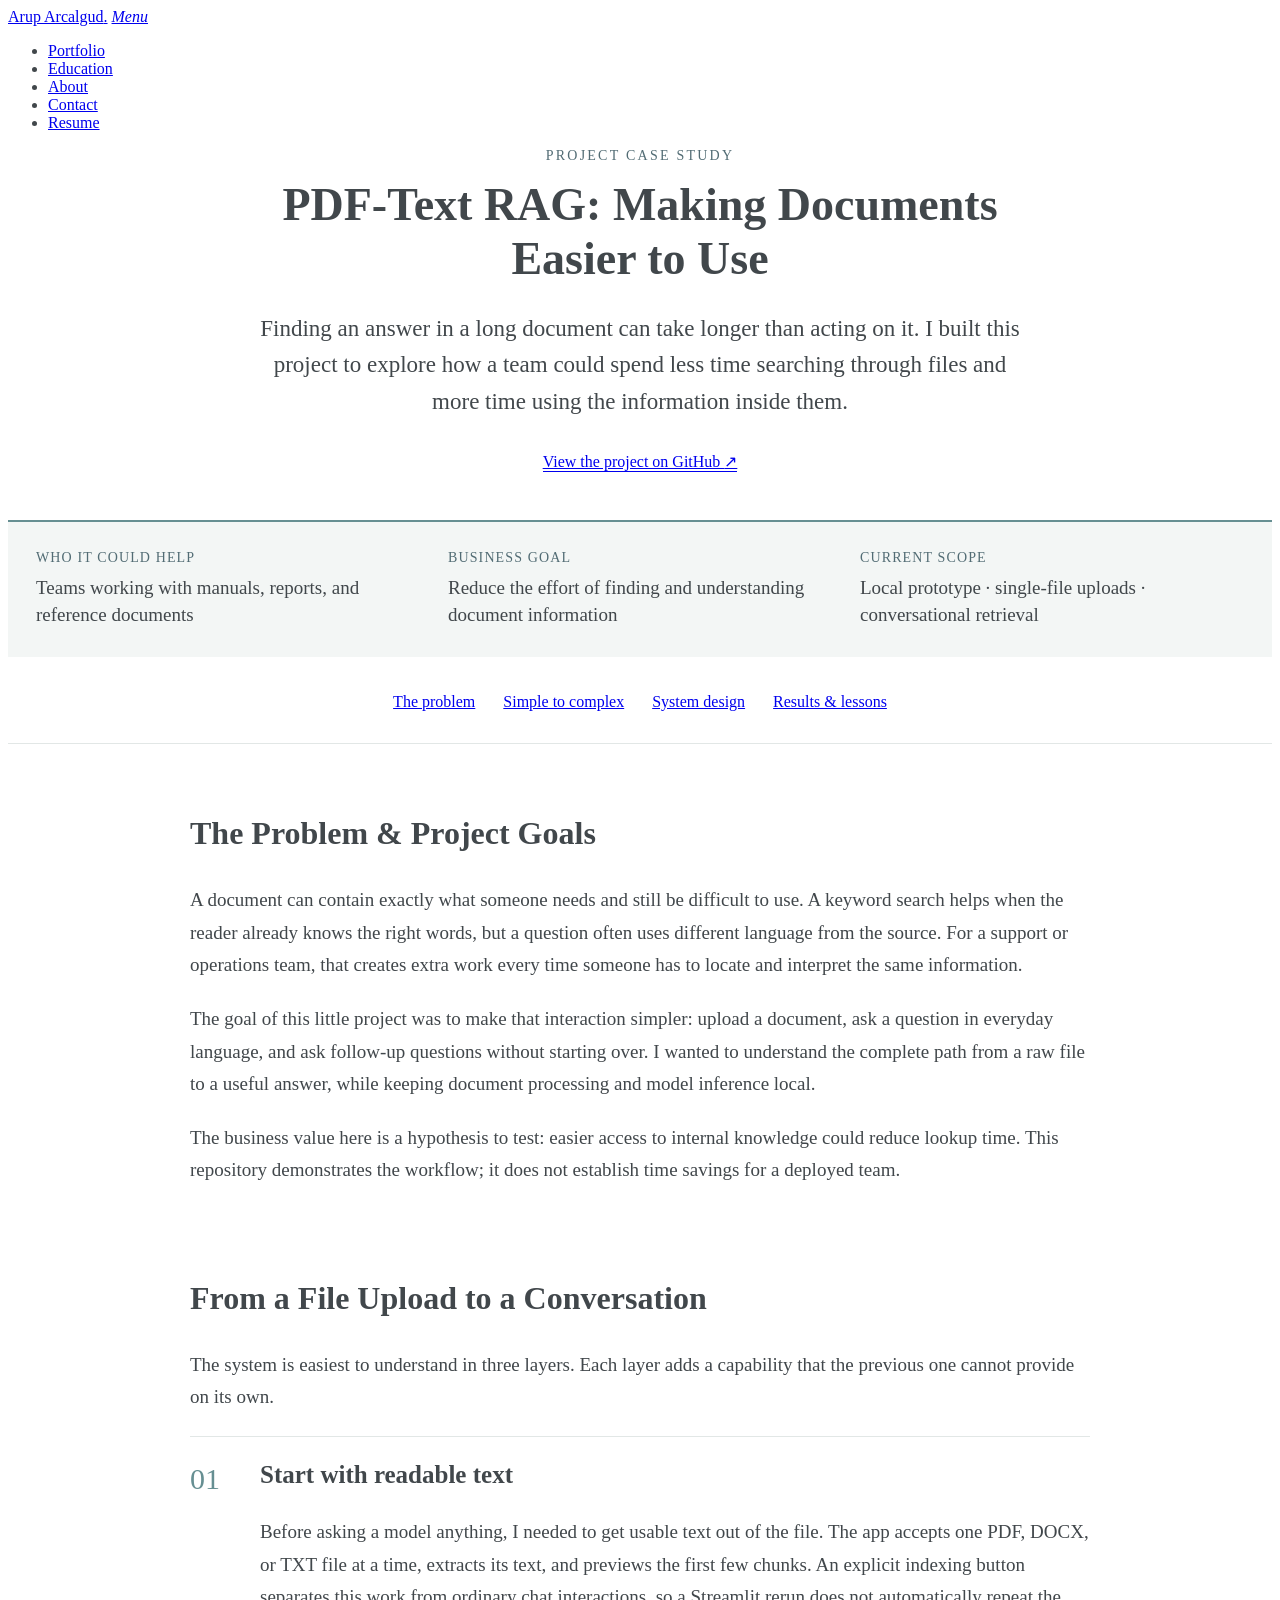
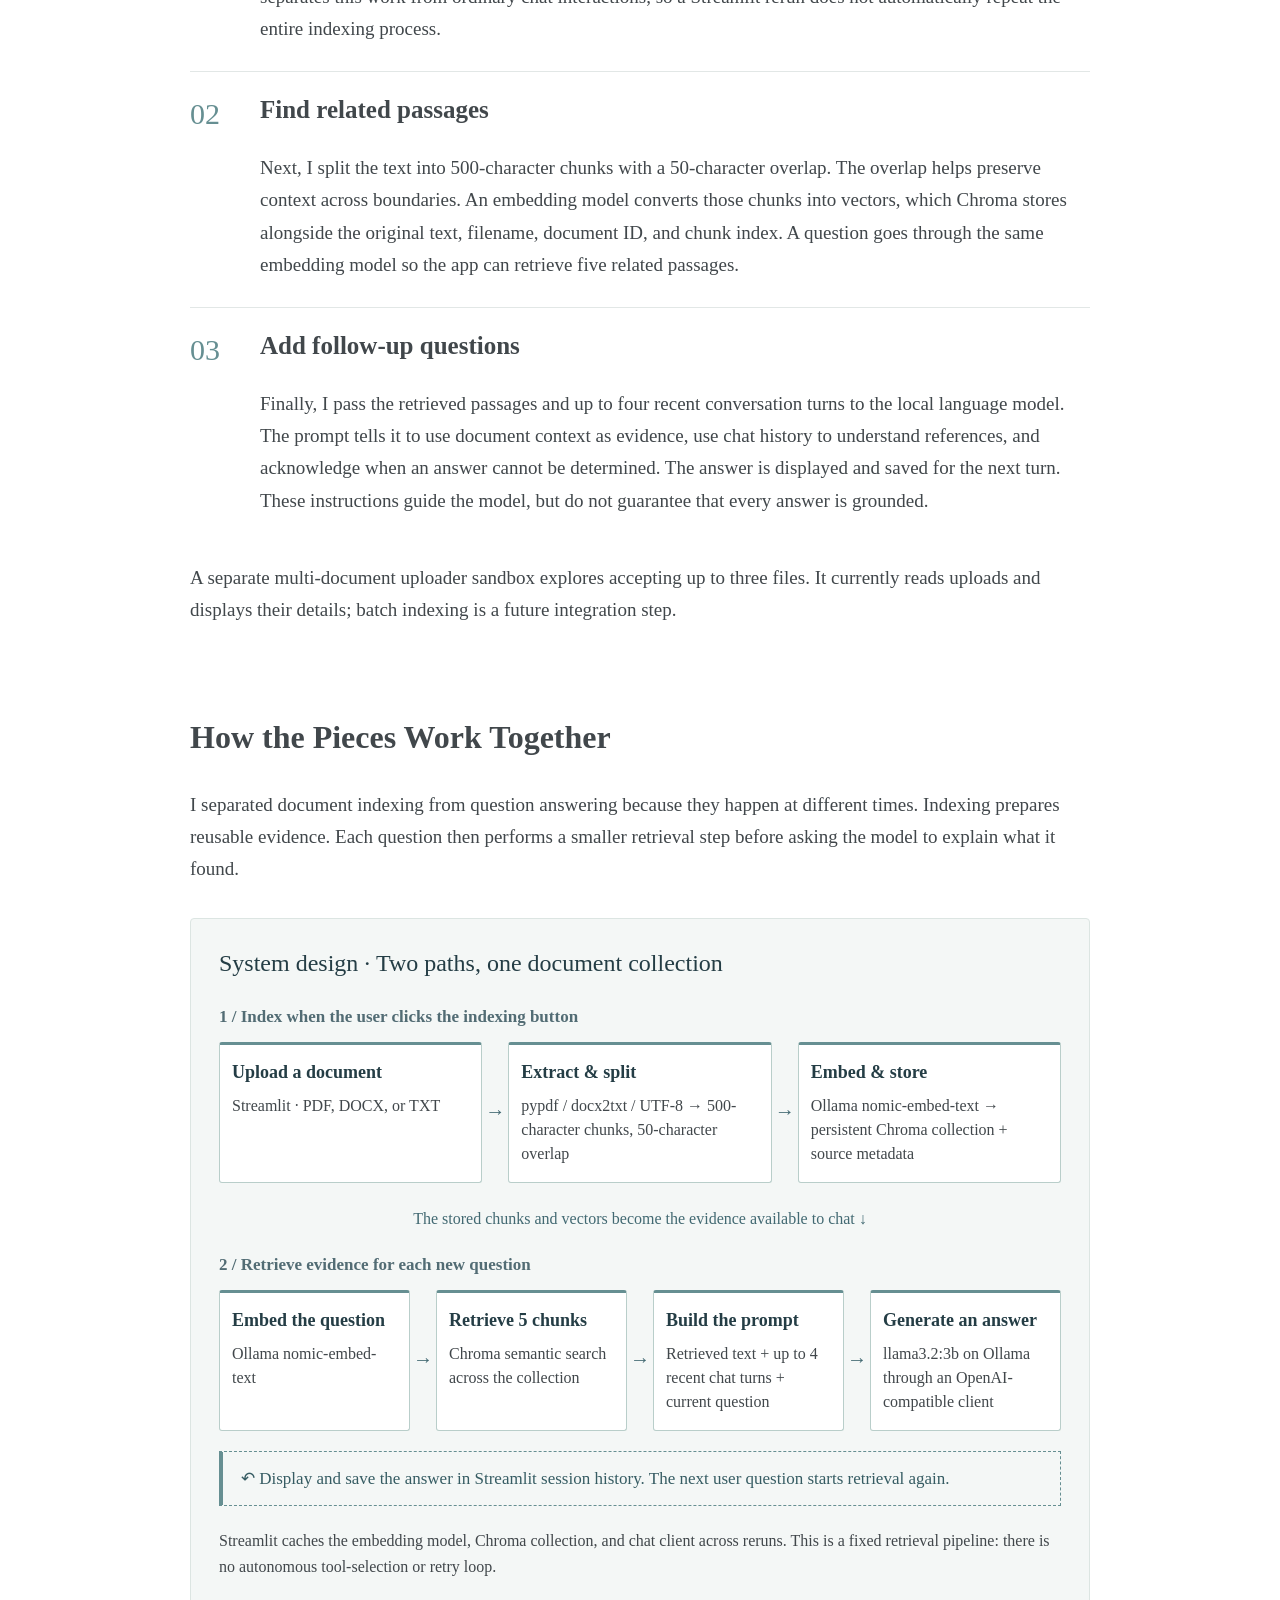
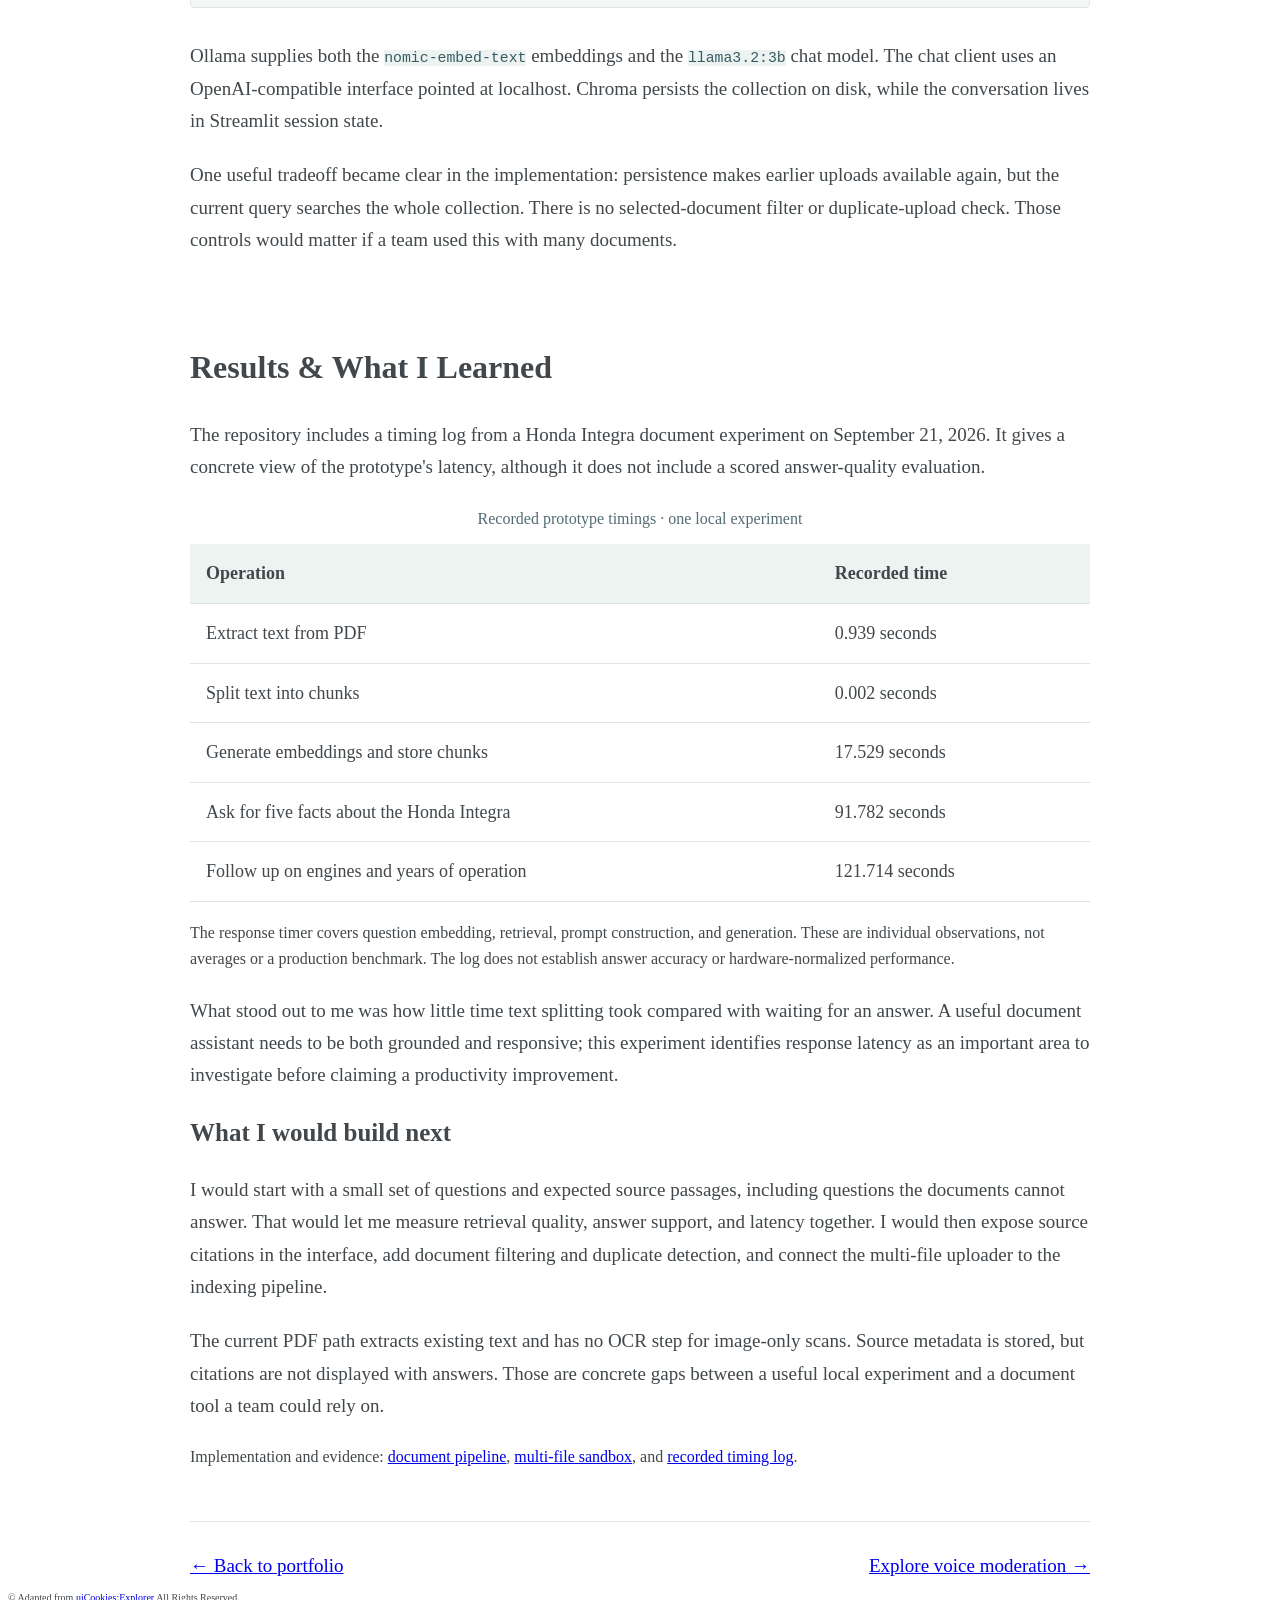
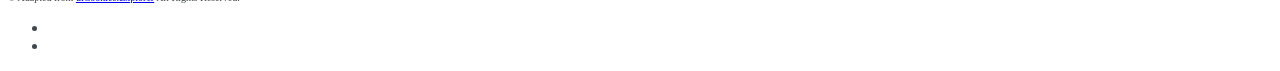
==== pdf-text-rag.html @ df053457 "Use codex to add new project pages for RAG and VoiceMod" ====
<!DOCTYPE html>
<html lang="en">
<head>
  <meta charset="utf-8">
  <meta name="viewport" content="width=device-width, initial-scale=1">
  <title>PDF-Text RAG: Making Documents Easier to Use | Arup Arcalgud</title>
  <meta name="description" content="A local document question-answering prototype: from text extraction and semantic search to conversational answers, with architecture and measured timing results.">
  <link href="https://fonts.googleapis.com/css?family=Abel" rel="stylesheet">
  <link rel="stylesheet" href="css/styles-merged.css">
  <link rel="stylesheet" href="css/style.min.css">
  <link rel="stylesheet" href="css/custom.css">
  <link rel="stylesheet" href="css/case-studies.css">
  <link rel="shortcut icon" type="image/x-icon" href="img/favicon.ico">
</head>
<body class="case-study">
<a class="case-skip" href="#case-content">Skip to case study</a>
<header role="banner" class="probootstrap-header">
    <div class="container">
        <a href="index.html" class="probootstrap-logo">Arup Arcalgud<span>.</span></a>
        
        <a href="#" class="probootstrap-burger-menu visible-xs" ><i>Menu</i></a>
        <div class="mobile-menu-overlay"></div>

        <nav role="navigation" class="probootstrap-nav hidden-xs">
          <ul class="probootstrap-main-nav">
            <li class="active"><a href="index.html">Portfolio</a></li>
            <li><a href="services.html">Education</a></li>
            <li><a href="about.html">About</a></li>
            <li><a href="contact.html">Contact</a></li>
            <li><a href="resume.html">Resume</a></li>

          </ul>
        </nav>
    </div>
  </header>
<main id="case-content" class="probootstrap-section">
  <div class="container">
    <div class="case-hero">
      <p class="case-eyebrow">Project case study</p>
      <h1>PDF-Text RAG: Making Documents Easier to Use</h1>
      <p class="case-lead">Finding an answer in a long document can take longer than acting on it. I built this project to explore how a team could spend less time searching through files and more time using the information inside them.</p>
      <a class="case-source" href="https://github.com/aruparc/PDF-Text-RAG">View the project on GitHub <span aria-hidden="true">↗</span></a>
    </div>
    <dl class="case-summary">
      <div><dt>Who it could help</dt><dd>Teams working with manuals, reports, and reference documents</dd></div>
      <div><dt>Business goal</dt><dd>Reduce the effort of finding and understanding document information</dd></div>
      <div><dt>Current scope</dt><dd>Local prototype · single-file uploads · conversational retrieval</dd></div>
    </dl>
    <nav class="case-toc" aria-label="Case study sections"><a href="#problem">The problem</a><a href="#progression">Simple to complex</a><a href="#design">System design</a><a href="#results">Results &amp; lessons</a></nav>
    <article class="case-content">
      <section id="problem" class="case-section"><h2>The Problem &amp; Project Goals</h2>
    <p>A document can contain exactly what someone needs and still be difficult to use. A keyword search helps when the reader already knows the right words, but a question often uses different language from the source. For a support or operations team, that creates extra work every time someone has to locate and interpret the same information.</p>
    <p>The goal of this little project was to make that interaction simpler: upload a document, ask a question in everyday language, and ask follow-up questions without starting over. I wanted to understand the complete path from a raw file to a useful answer, while keeping document processing and model inference local.</p>
    <p>The business value here is a hypothesis to test: easier access to internal knowledge could reduce lookup time. This repository demonstrates the workflow; it does not establish time savings for a deployed team.</p></section><section id="progression" class="case-section"><h2>From a File Upload to a Conversation</h2>
    <p>The system is easiest to understand in three layers. Each layer adds a capability that the previous one cannot provide on its own.</p>
    <div class="case-step"><span class="step-number" aria-hidden="true">01</span><div><h3>Start with readable text</h3><p>Before asking a model anything, I needed to get usable text out of the file. The app accepts one PDF, DOCX, or TXT file at a time, extracts its text, and previews the first few chunks. An explicit indexing button separates this work from ordinary chat interactions, so a Streamlit rerun does not automatically repeat the entire indexing process.</p></div></div>
    <div class="case-step"><span class="step-number" aria-hidden="true">02</span><div><h3>Find related passages</h3><p>Next, I split the text into 500-character chunks with a 50-character overlap. The overlap helps preserve context across boundaries. An embedding model converts those chunks into vectors, which Chroma stores alongside the original text, filename, document ID, and chunk index. A question goes through the same embedding model so the app can retrieve five related passages.</p></div></div>
    <div class="case-step"><span class="step-number" aria-hidden="true">03</span><div><h3>Add follow-up questions</h3><p>Finally, I pass the retrieved passages and up to four recent conversation turns to the local language model. The prompt tells it to use document context as evidence, use chat history to understand references, and acknowledge when an answer cannot be determined. The answer is displayed and saved for the next turn. These instructions guide the model, but do not guarantee that every answer is grounded.</p></div></div>
    <p>A separate multi-document uploader sandbox explores accepting up to three files. It currently reads uploads and displays their details; batch indexing is a future integration step.</p></section><section id="design" class="case-section"><h2>How the Pieces Work Together</h2>
    <p>I separated document indexing from question answering because they happen at different times. Indexing prepares reusable evidence. Each question then performs a smaller retrieval step before asking the model to explain what it found.</p>
    <figure class="architecture" aria-labelledby="rag-architecture"><figcaption id="rag-architecture">System design · Two paths, one document collection</figcaption><div class="flow-group"><h3>1 / Index when the user clicks the indexing button</h3><ol class="flow"><li><strong>Upload a document</strong><span>Streamlit · PDF, DOCX, or TXT</span></li><li><strong>Extract & split</strong><span>pypdf / docx2txt / UTF-8 → 500-character chunks, 50-character overlap</span></li><li><strong>Embed & store</strong><span>Ollama nomic-embed-text → persistent Chroma collection + source metadata</span></li></ol></div><div class="flow-bridge">The stored chunks and vectors become the evidence available to chat ↓</div><div class="flow-group"><h3>2 / Retrieve evidence for each new question</h3><ol class="flow"><li><strong>Embed the question</strong><span>Ollama nomic-embed-text</span></li><li><strong>Retrieve 5 chunks</strong><span>Chroma semantic search across the collection</span></li><li><strong>Build the prompt</strong><span>Retrieved text + up to 4 recent chat turns + current question</span></li><li><strong>Generate an answer</strong><span>llama3.2:3b on Ollama through an OpenAI-compatible client</span></li></ol></div><div class="flow-return">↶ Display and save the answer in Streamlit session history. The next user question starts retrieval again.</div><p class="diagram-note">Streamlit caches the embedding model, Chroma collection, and chat client across reruns. This is a fixed retrieval pipeline: there is no autonomous tool-selection or retry loop.</p></figure>
    <p>Ollama supplies both the <code>nomic-embed-text</code> embeddings and the <code>llama3.2:3b</code> chat model. The chat client uses an OpenAI-compatible interface pointed at localhost. Chroma persists the collection on disk, while the conversation lives in Streamlit session state.</p>
    <p>One useful tradeoff became clear in the implementation: persistence makes earlier uploads available again, but the current query searches the whole collection. There is no selected-document filter or duplicate-upload check. Those controls would matter if a team used this with many documents.</p></section><section id="results" class="case-section"><h2>Results &amp; What I Learned</h2>
    <p>The repository includes a timing log from a Honda Integra document experiment on September 21, 2026. It gives a concrete view of the prototype's latency, although it does not include a scored answer-quality evaluation.</p>
    <div class="case-table-wrap"><table class="case-table"><caption>Recorded prototype timings · one local experiment</caption><thead><tr><th scope="col">Operation</th><th scope="col">Recorded time</th></tr></thead><tbody>
      <tr><th scope="row">Extract text from PDF</th><td>0.939 seconds</td></tr>
      <tr><th scope="row">Split text into chunks</th><td>0.002 seconds</td></tr>
      <tr><th scope="row">Generate embeddings and store chunks</th><td>17.529 seconds</td></tr>
      <tr><th scope="row">Ask for five facts about the Honda Integra</th><td>91.782 seconds</td></tr>
      <tr><th scope="row">Follow up on engines and years of operation</th><td>121.714 seconds</td></tr>
    </tbody></table></div>
    <p class="case-small">The response timer covers question embedding, retrieval, prompt construction, and generation. These are individual observations, not averages or a production benchmark. The log does not establish answer accuracy or hardware-normalized performance.</p>
    <p>What stood out to me was how little time text splitting took compared with waiting for an answer. A useful document assistant needs to be both grounded and responsive; this experiment identifies response latency as an important area to investigate before claiming a productivity improvement.</p>
    <h3>What I would build next</h3>
    <p>I would start with a small set of questions and expected source passages, including questions the documents cannot answer. That would let me measure retrieval quality, answer support, and latency together. I would then expose source citations in the interface, add document filtering and duplicate detection, and connect the multi-file uploader to the indexing pipeline.</p>
    <p>The current PDF path extracts existing text and has no OCR step for image-only scans. Source metadata is stored, but citations are not displayed with answers. Those are concrete gaps between a useful local experiment and a document tool a team could rely on.</p>
    <p class="case-small">Implementation and evidence: <a href="https://github.com/aruparc/PDF-Text-RAG/blob/main/uploader_rag.py">document pipeline</a>, <a href="https://github.com/aruparc/PDF-Text-RAG/blob/main/multi_doc_uploader_sandbox.py">multi-file sandbox</a>, and <a href="https://github.com/aruparc/PDF-Text-RAG/blob/main/honda_integra_test_metrics.txt">recorded timing log</a>.</p></section>
      <div class="case-next"><a href="index.html">← Back to portfolio</a><a href="voice-chat-moderation.html">Explore voice moderation →</a></div>
    </article>
  </div>
</main>
<footer class="probootstrap-footer" role="contentinfo">
    <div class="container">
      <div class="row">
        <div class="col-md-12">
          <p class="probootstrap-copyright" style="font-size: 10px">&copy; Adapted from <a href="https://uicookies.com/" target="blank">uiCookies:Explorer</a> All Rights Reserved.</p>
          <ul class="probootstrap-social">
            <li><a href="https://www.linkedin.com/in/arup-arcalgud-577659110/" target="_blank"><i class="icon-linkedin"></i></a></li>
            <li><a href="https://github.com/aruparc" target="_blank"><i class="icon-github"></i></a></li>
            <!-- <li><a href="#"><i class="icon-instagram2"></i></a></li> -->
            <!-- <li><a href="#"><i class="icon-google-plus"></i></a></li> -->
          </ul>
        </div>
      </div>
    </div>
  </footer>
<script src="js/scripts.min.js"></script>
<script src="js/main.min.js"></script>
<script src="js/custom.js"></script>
</body>
</html>
---- css/case-studies.css ----
/* Shared styles scoped to the new case studies and portfolio cards. */
.case-study { color: #41474b; }
.case-study a:focus-visible, .case-card:focus-visible { outline: 3px solid #276c78; outline-offset: 5px; }
.case-skip { position: absolute; left: 16px; top: -100px; z-index: 10000; background: white; padding: 12px; }
.case-skip:focus { top: 16px; }
.case-hero { max-width: 780px; margin: 0 auto 48px; text-align: center; }
.case-eyebrow { text-transform: uppercase; letter-spacing: .16em; font-size: 14px; color: #526c74; }
.case-hero h1 { font-size: clamp(32px, 4vw, 46px); line-height: 1.18; margin: 12px 0 24px; }
.case-lead { font-size: 23px; line-height: 1.6; }
.case-source { display: inline-block; border-bottom: 1px solid currentColor; margin-top: 8px; }
.case-summary { display: grid; grid-template-columns: repeat(3, 1fr); gap: 28px; padding: 28px; background: #f3f6f5; border-top: 2px solid #668f92; margin-bottom: 24px; }
.case-summary dt { font-size: 14px; text-transform: uppercase; letter-spacing: .08em; color: #526c74; margin-bottom: 8px; }
.case-summary dd { margin: 0; font-size: 19px; line-height: 1.45; }
.case-toc { display: flex; justify-content: center; flex-wrap: wrap; gap: 12px 28px; padding: 12px 0 32px; border-bottom: 1px solid #e2e7e6; }
.case-content { max-width: 900px; margin: auto; font-size: 19px; line-height: 1.7; }
.case-section { padding-top: 62px; scroll-margin-top: 30px; }
.case-section > h2 { font-size: 32px; margin: 0 0 24px; }
.case-section h3 { font-size: 25px; line-height: 1.3; }
.case-section p { margin-bottom: 22px; }
.case-step { display: grid; grid-template-columns: 48px 1fr; gap: 22px; padding: 22px 0 4px; border-top: 1px solid #e2e7e6; }
.step-number { color: #668f92; font-size: 30px; line-height: 1.3; }
.case-step h3 { margin-top: 0; }
.architecture { background: #f4f7f6; border: 1px solid #dce5e2; padding: 28px; margin: 32px 0; border-radius: 4px; }
.case-study .probootstrap-section figure.architecture figcaption { font-size: 24px; line-height: 1.4; color: #243d45; font-style: normal; padding: 0; margin: 0 0 26px; text-shadow: none; }
.flow-group h3 { font-size: 17px; color: #526c74; margin: 0 0 14px; }
.flow { display: flex; gap: 26px; list-style: none; padding: 0; margin: 0; }
.flow li { position: relative; flex: 1; min-width: 0; padding: 16px 12px; background: #fff; border: 1px solid #b9ceca; border-top: 3px solid #668f92; border-radius: 3px; }
.flow li + li::before { content: '→'; position: absolute; left: -24px; top: 40%; color: #426972; font: 20px Arial, sans-serif; }
.flow strong, .flow span, .loop-exits strong, .loop-exits span { display: block; }
.flow strong { font-size: 18px; line-height: 1.25; margin-bottom: 10px; color: #243d45; }
.flow span, .loop-exits span { font-size: 16px; line-height: 1.5; }
.flow-bridge { text-align: center; padding: 22px 0; font-size: 16px; color: #426972; }
.flow-return { border: 1px dashed #668f92; border-left: 4px solid #668f92; padding: 14px 18px; margin-top: 20px; color: #365c63; font-size: 17px; line-height: 1.5; }
.loop-exits { display: grid; grid-template-columns: 1fr 1fr; gap: 18px; margin-top: 18px; }
.loop-exits > div { background: #e8efed; padding: 16px; }
.loop-exits strong { font-size: 18px; margin-bottom: 8px; }
.architecture .diagram-note { font-size: 16px; line-height: 1.6; margin: 22px 0 0; }
.case-table-wrap { overflow-x: auto; }
.case-table { width: 100%; border-collapse: collapse; font-size: 18px; }
.case-table caption { font-size: 16px; color: #526c74; padding: 0 0 12px; }
.case-table td, .case-table th { padding: 14px 16px; border-bottom: 1px solid #dce5e2; text-align: left; }
.case-table thead { background: #edf3f1; }
.case-table tbody th { font-weight: normal; }
.case-small { font-size: 16px; line-height: 1.65; margin-top: 18px; }
.tool-list > div { padding: 16px 0; border-bottom: 1px solid #e2e7e6; }
.tool-list dd { margin: 8px 0 0; font-size: 18px; }
.case-content code { font-size: .78em; color: #365c63; background: #edf3f1; overflow-wrap: anywhere; }
.case-next { display: flex; justify-content: space-between; gap: 24px; border-top: 1px solid #dce5e2; margin-top: 50px; padding-top: 28px; }
.case-card .probootstrap-photo-details p { color: #fff; }
.case-card .probootstrap-photo-details h2 { max-width: 440px; }
@media (max-width: 767px) {
  .case-summary { grid-template-columns: 1fr; gap: 22px; padding: 24px; }
  .case-hero { margin-bottom: 32px; }
  .case-lead { font-size: 21px; }
  .case-section { padding-top: 42px; }
  .case-step { grid-template-columns: 34px 1fr; gap: 12px; }
  .architecture { padding: 20px 16px; }
  .flow { flex-direction: column; gap: 25px; }
  .flow li + li::before { content: '↓'; left: 50%; top: -25px; }
  .flow li { padding: 15px; }
  .loop-exits { grid-template-columns: 1fr; }
  .case-next { flex-direction: column; }
  .case-table td, .case-table th { padding: 12px 8px; }
}
@media print {
  .probootstrap-header, .probootstrap-footer, .case-toc, .case-next, .case-skip { display: none; }
  .case-section { padding-top: 24px; }
  .architecture, .case-step { break-inside: avoid; }
}
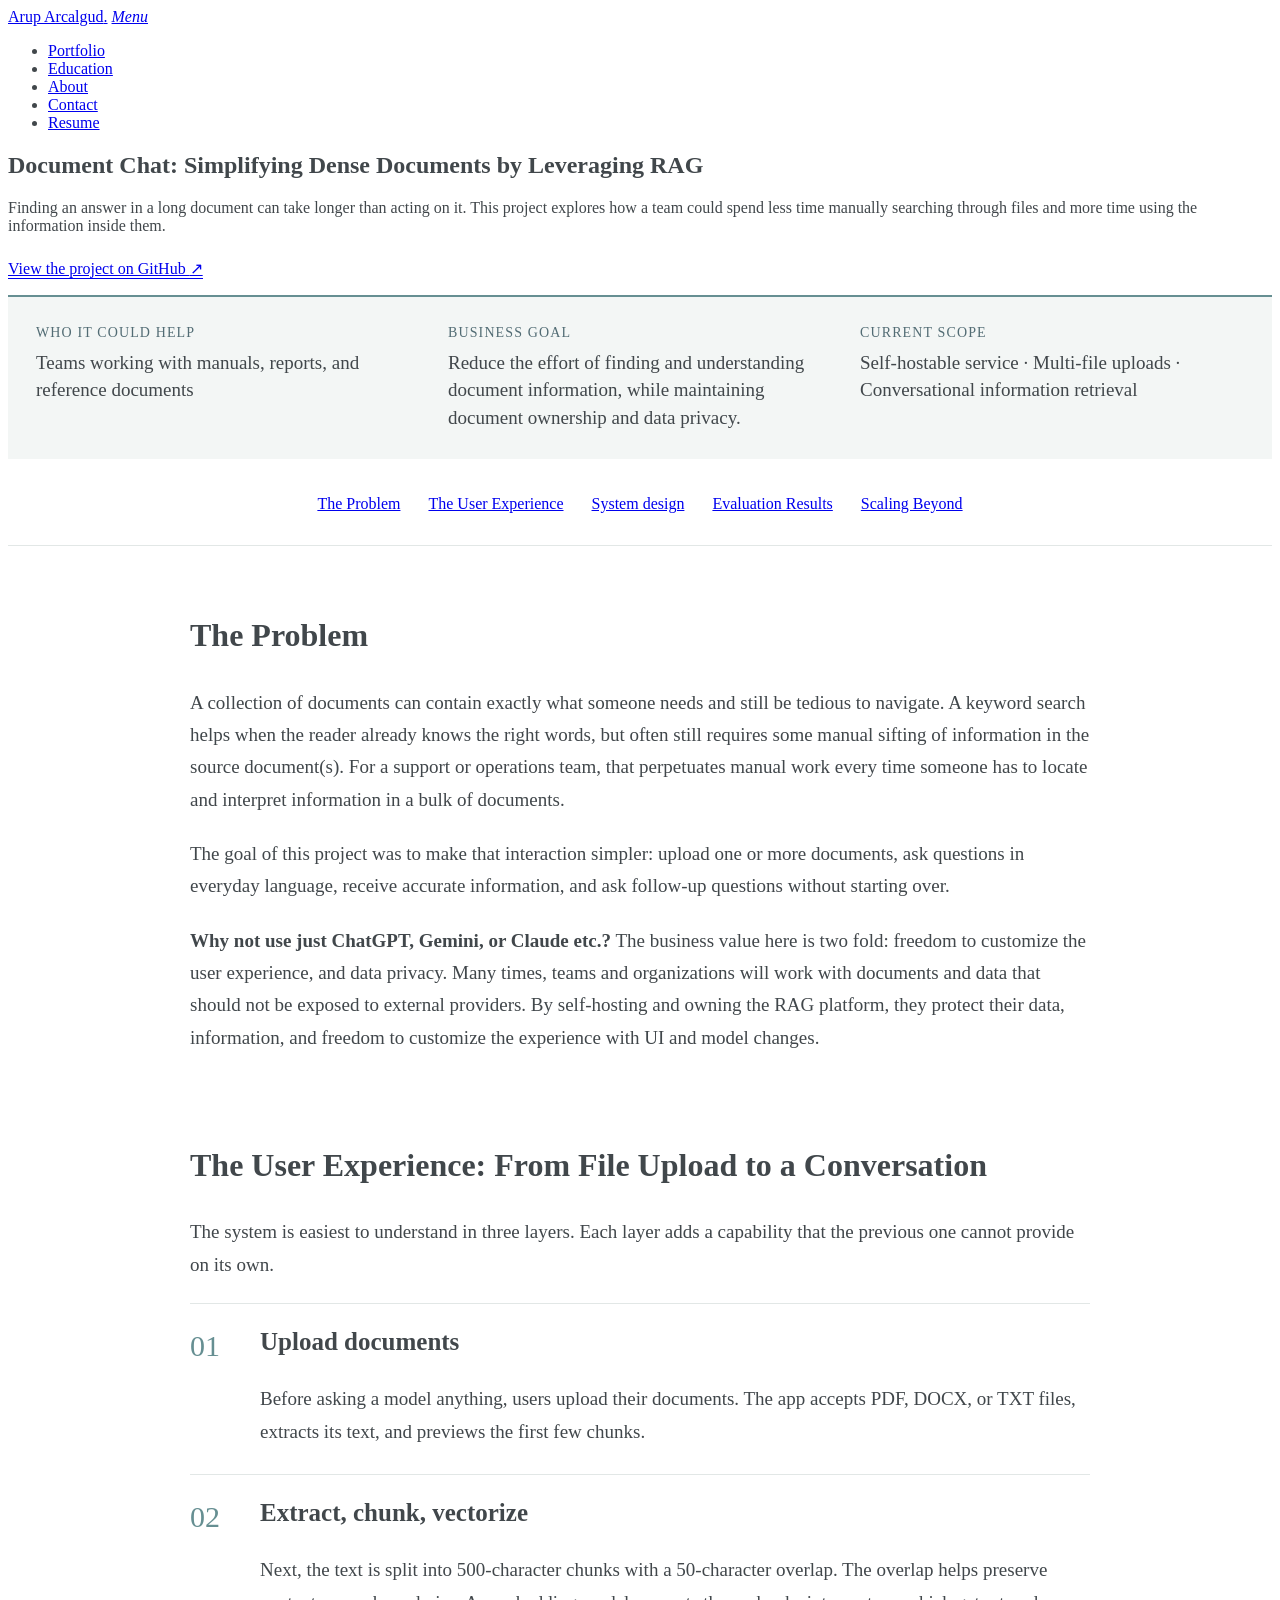
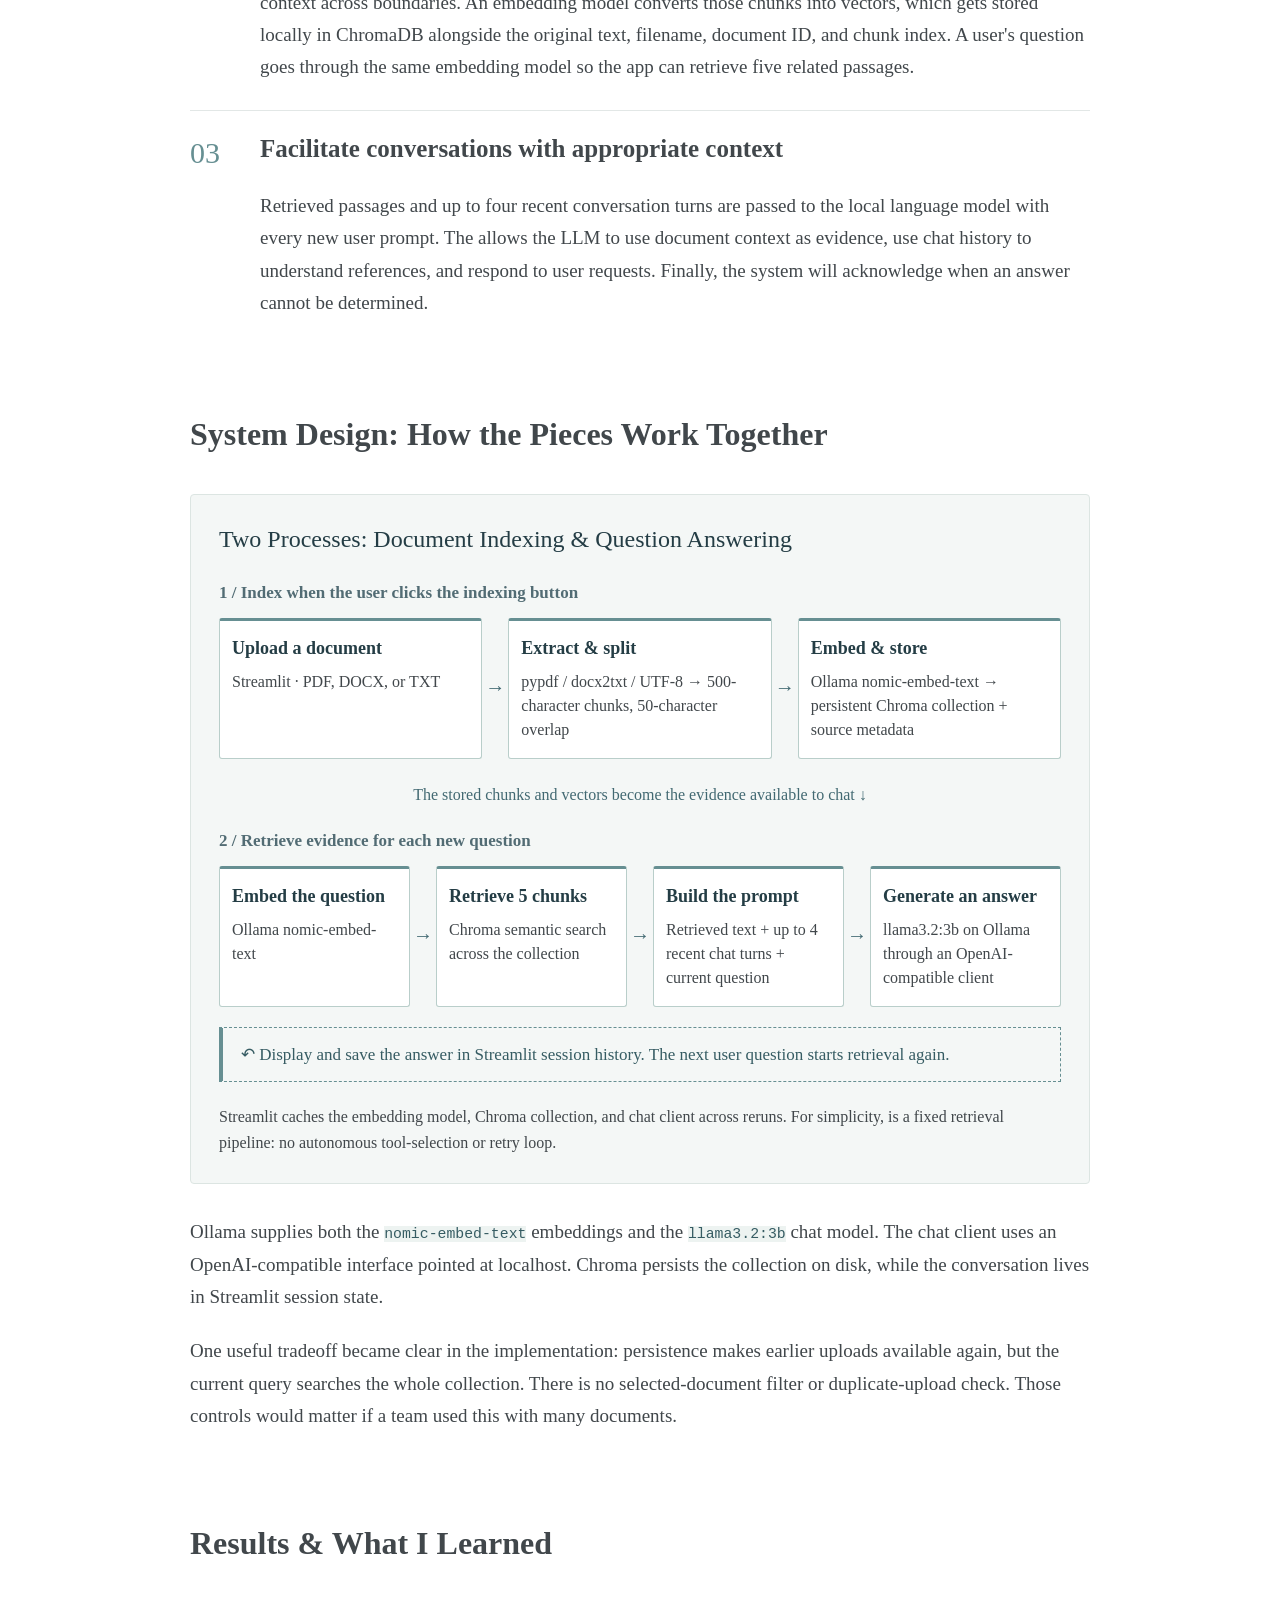
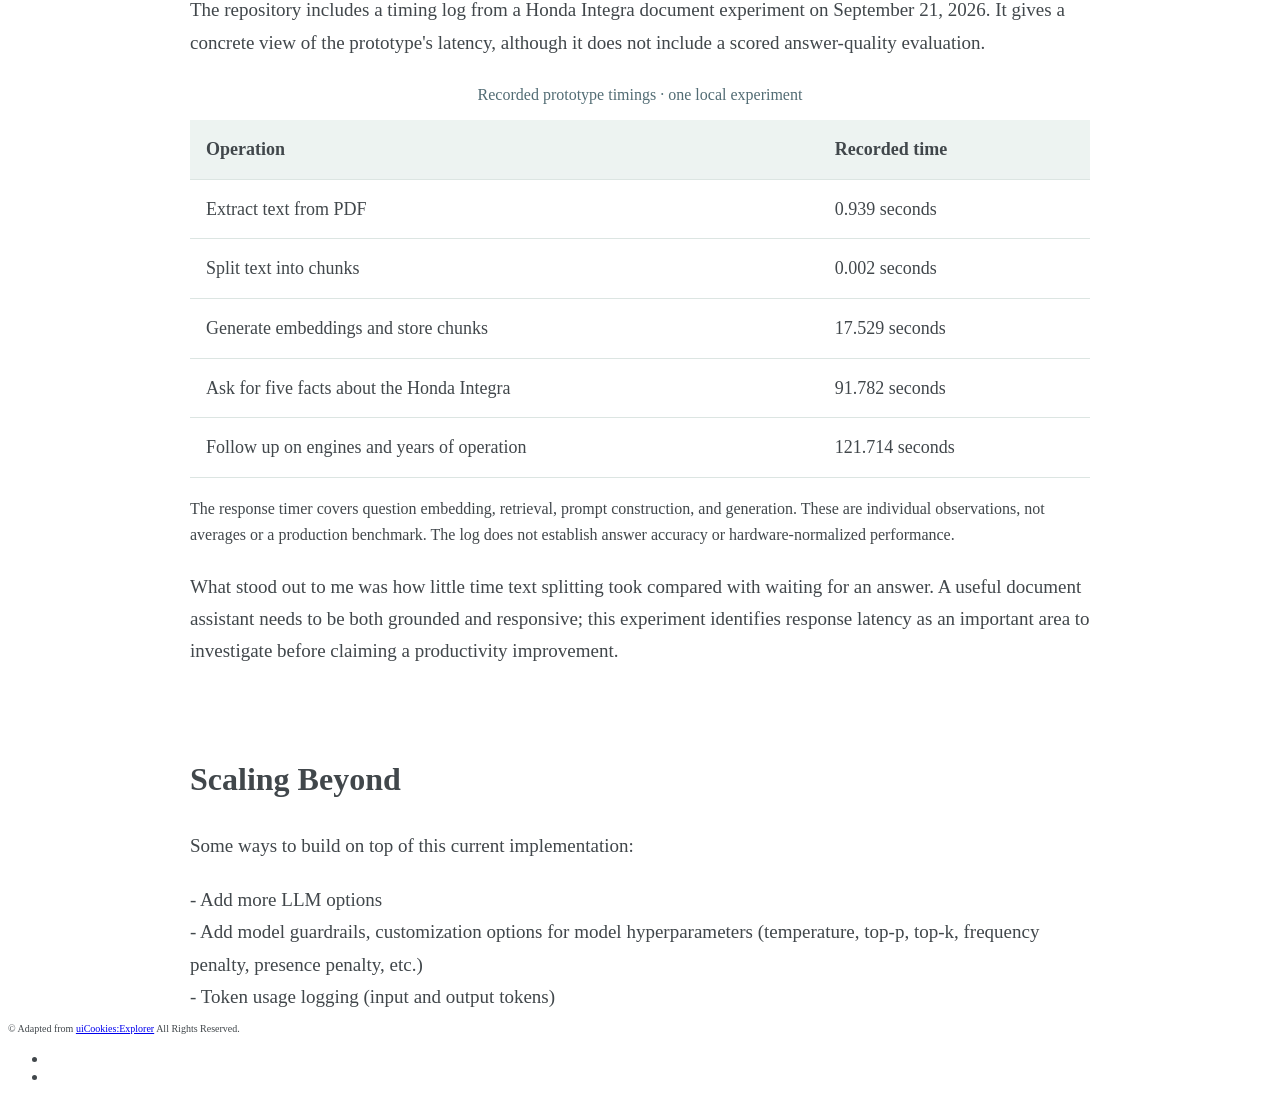
==== commit f8aee6a3: "Add titlecard imgs to AI portfolio, update RAG page" ====
--- a/pdf-text-rag.html
+++ b/pdf-text-rag.html
@@ -3,7 +3,7 @@
 <head>
   <meta charset="utf-8">
   <meta name="viewport" content="width=device-width, initial-scale=1">
-  <title>PDF-Text RAG: Making Documents Easier to Use | Arup Arcalgud</title>
+  <title>Document Chat: Simplifying Dense Documents by Leveraging RAG | Arup Arcalgud</title>
   <meta name="description" content="A local document question-answering prototype: from text extraction and semantic search to conversational answers, with architecture and measured timing results.">
   <link href="https://fonts.googleapis.com/css?family=Abel" rel="stylesheet">
   <link rel="stylesheet" href="css/styles-merged.css">
@@ -35,30 +35,47 @@
   </header>
 <main id="case-content" class="probootstrap-section">
   <div class="container">
-    <div class="case-hero">
-      <p class="case-eyebrow">Project case study</p>
-      <h1>PDF-Text RAG: Making Documents Easier to Use</h1>
-      <p class="case-lead">Finding an answer in a long document can take longer than acting on it. I built this project to explore how a team could spend less time searching through files and more time using the information inside them.</p>
+  
+    <div class="col-md-6 col-md-offset-3 mb80 text-center probootstrap-animate">
+      <h2>Document Chat: Simplifying Dense Documents by Leveraging RAG</h2>
+      <p></p>
+      <p>
+        Finding an answer in a long document can take longer than acting on it. 
+        This project explores how a team could spend less time manually searching through files and more time using the information inside them.
+      </p>    
       <a class="case-source" href="https://github.com/aruparc/PDF-Text-RAG">View the project on GitHub <span aria-hidden="true">↗</span></a>
     </div>
+  </div>
+  
+    <!-- <div class="case-hero">
+      <h2>Document Chat: Simplifying Dense Documents by Leveraging RAG</h2>
+      <p>
+        Finding an answer in a long document can take longer than acting on it. 
+        This project explores how a team could spend less time manually searching through files and more time using the information inside them.
+      </p>        
+      <a class="case-source" href="https://github.com/aruparc/PDF-Text-RAG">View the project on GitHub <span aria-hidden="true">↗</span></a>
+    </div> -->
     <dl class="case-summary">
       <div><dt>Who it could help</dt><dd>Teams working with manuals, reports, and reference documents</dd></div>
-      <div><dt>Business goal</dt><dd>Reduce the effort of finding and understanding document information</dd></div>
-      <div><dt>Current scope</dt><dd>Local prototype · single-file uploads · conversational retrieval</dd></div>
+      <div><dt>Business goal</dt><dd>Reduce the effort of finding and understanding document information, while maintaining document ownership and data privacy.</dd></div>
+      <div><dt>Current scope</dt><dd>Self-hostable service · Multi-file uploads · Conversational information retrieval</dd></div>
     </dl>
-    <nav class="case-toc" aria-label="Case study sections"><a href="#problem">The problem</a><a href="#progression">Simple to complex</a><a href="#design">System design</a><a href="#results">Results &amp; lessons</a></nav>
+    <nav class="case-toc" aria-label="Case study sections"><a href="#problem">The Problem</a><a href="#progression">The User Experience</a><a href="#design">System design</a><a href="#results">Evaluation Results</a><a href="#scaling">Scaling Beyond</a></nav>
     <article class="case-content">
-      <section id="problem" class="case-section"><h2>The Problem &amp; Project Goals</h2>
-    <p>A document can contain exactly what someone needs and still be difficult to use. A keyword search helps when the reader already knows the right words, but a question often uses different language from the source. For a support or operations team, that creates extra work every time someone has to locate and interpret the same information.</p>
-    <p>The goal of this little project was to make that interaction simpler: upload a document, ask a question in everyday language, and ask follow-up questions without starting over. I wanted to understand the complete path from a raw file to a useful answer, while keeping document processing and model inference local.</p>
-    <p>The business value here is a hypothesis to test: easier access to internal knowledge could reduce lookup time. This repository demonstrates the workflow; it does not establish time savings for a deployed team.</p></section><section id="progression" class="case-section"><h2>From a File Upload to a Conversation</h2>
+    <section id="problem" class="case-section"><h2>The Problem</h2>
+    <p>A collection of documents can contain exactly what someone needs and still be tedious to navigate. A keyword search helps when the reader already knows the right words, but often still requires some manual sifting of information in the source document(s). For a support or operations team, that perpetuates manual work every time someone has to locate and interpret information in a bulk of documents.</p>
+    <p>The goal of this project was to make that interaction simpler: upload one or more documents, ask questions in everyday language, receive accurate information, and ask follow-up questions without starting over.</p>
+    <p><b>Why not use just ChatGPT, Gemini, or Claude etc.?</b> The business value here is two fold: freedom to customize the user experience, and data privacy. Many times, teams and organizations will work with documents and data that should not be exposed to external providers. By self-hosting and owning the RAG platform, they protect their data, information, and freedom to customize the experience with UI and model changes.</p>
+    </section>
+    <section id="progression" class="case-section"><h2>The User Experience: From File Upload to a Conversation</h2>
     <p>The system is easiest to understand in three layers. Each layer adds a capability that the previous one cannot provide on its own.</p>
-    <div class="case-step"><span class="step-number" aria-hidden="true">01</span><div><h3>Start with readable text</h3><p>Before asking a model anything, I needed to get usable text out of the file. The app accepts one PDF, DOCX, or TXT file at a time, extracts its text, and previews the first few chunks. An explicit indexing button separates this work from ordinary chat interactions, so a Streamlit rerun does not automatically repeat the entire indexing process.</p></div></div>
-    <div class="case-step"><span class="step-number" aria-hidden="true">02</span><div><h3>Find related passages</h3><p>Next, I split the text into 500-character chunks with a 50-character overlap. The overlap helps preserve context across boundaries. An embedding model converts those chunks into vectors, which Chroma stores alongside the original text, filename, document ID, and chunk index. A question goes through the same embedding model so the app can retrieve five related passages.</p></div></div>
-    <div class="case-step"><span class="step-number" aria-hidden="true">03</span><div><h3>Add follow-up questions</h3><p>Finally, I pass the retrieved passages and up to four recent conversation turns to the local language model. The prompt tells it to use document context as evidence, use chat history to understand references, and acknowledge when an answer cannot be determined. The answer is displayed and saved for the next turn. These instructions guide the model, but do not guarantee that every answer is grounded.</p></div></div>
-    <p>A separate multi-document uploader sandbox explores accepting up to three files. It currently reads uploads and displays their details; batch indexing is a future integration step.</p></section><section id="design" class="case-section"><h2>How the Pieces Work Together</h2>
-    <p>I separated document indexing from question answering because they happen at different times. Indexing prepares reusable evidence. Each question then performs a smaller retrieval step before asking the model to explain what it found.</p>
-    <figure class="architecture" aria-labelledby="rag-architecture"><figcaption id="rag-architecture">System design · Two paths, one document collection</figcaption><div class="flow-group"><h3>1 / Index when the user clicks the indexing button</h3><ol class="flow"><li><strong>Upload a document</strong><span>Streamlit · PDF, DOCX, or TXT</span></li><li><strong>Extract & split</strong><span>pypdf / docx2txt / UTF-8 → 500-character chunks, 50-character overlap</span></li><li><strong>Embed & store</strong><span>Ollama nomic-embed-text → persistent Chroma collection + source metadata</span></li></ol></div><div class="flow-bridge">The stored chunks and vectors become the evidence available to chat ↓</div><div class="flow-group"><h3>2 / Retrieve evidence for each new question</h3><ol class="flow"><li><strong>Embed the question</strong><span>Ollama nomic-embed-text</span></li><li><strong>Retrieve 5 chunks</strong><span>Chroma semantic search across the collection</span></li><li><strong>Build the prompt</strong><span>Retrieved text + up to 4 recent chat turns + current question</span></li><li><strong>Generate an answer</strong><span>llama3.2:3b on Ollama through an OpenAI-compatible client</span></li></ol></div><div class="flow-return">↶ Display and save the answer in Streamlit session history. The next user question starts retrieval again.</div><p class="diagram-note">Streamlit caches the embedding model, Chroma collection, and chat client across reruns. This is a fixed retrieval pipeline: there is no autonomous tool-selection or retry loop.</p></figure>
+    <div class="case-step"><span class="step-number" aria-hidden="true">01</span><div><h3>Upload documents</h3><p>Before asking a model anything, users upload their documents. The app accepts PDF, DOCX, or TXT files, extracts its text, and previews the first few chunks.</p></div></div>
+    <div class="case-step"><span class="step-number" aria-hidden="true">02</span><div><h3>Extract, chunk, vectorize</h3><p>Next, the text is split into 500-character chunks with a 50-character overlap. The overlap helps preserve context across boundaries. An embedding model converts those chunks into vectors, which gets stored locally in ChromaDB alongside the original text, filename, document ID, and chunk index. A user's question goes through the same embedding model so the app can retrieve five related passages.</p></div></div>
+    <div class="case-step"><span class="step-number" aria-hidden="true">03</span><div><h3>Facilitate conversations with appropriate context</h3><p>Retrieved passages and up to four recent conversation turns are passed to the local language model with every new user prompt. The allows the LLM to use document context as evidence, use chat history to understand references, and respond to user requests. Finally, the system will acknowledge when an answer cannot be determined.</p></div></div>
+    </section>
+    <section id="design" class="case-section"><h2>System Design: How the Pieces Work Together</h2>
+    <!-- <p>I separated document indexing from question answering because they happen at different times. Indexing prepares reusable evidence. Each question then performs a smaller retrieval step before asking the model to explain what it found.</p> -->
+    <figure class="architecture" aria-labelledby="rag-architecture"><figcaption id="rag-architecture">Two Processes: Document Indexing & Question Answering</figcaption><div class="flow-group"><h3>1 / Index when the user clicks the indexing button</h3><ol class="flow"><li><strong>Upload a document</strong><span>Streamlit · PDF, DOCX, or TXT</span></li><li><strong>Extract & split</strong><span>pypdf / docx2txt / UTF-8 → 500-character chunks, 50-character overlap</span></li><li><strong>Embed & store</strong><span>Ollama nomic-embed-text → persistent Chroma collection + source metadata</span></li></ol></div><div class="flow-bridge">The stored chunks and vectors become the evidence available to chat ↓</div><div class="flow-group"><h3>2 / Retrieve evidence for each new question</h3><ol class="flow"><li><strong>Embed the question</strong><span>Ollama nomic-embed-text</span></li><li><strong>Retrieve 5 chunks</strong><span>Chroma semantic search across the collection</span></li><li><strong>Build the prompt</strong><span>Retrieved text + up to 4 recent chat turns + current question</span></li><li><strong>Generate an answer</strong><span>llama3.2:3b on Ollama through an OpenAI-compatible client</span></li></ol></div><div class="flow-return">↶ Display and save the answer in Streamlit session history. The next user question starts retrieval again.</div><p class="diagram-note">Streamlit caches the embedding model, Chroma collection, and chat client across reruns. For simplicity, is a fixed retrieval pipeline: no autonomous tool-selection or retry loop.</p></figure>
     <p>Ollama supplies both the <code>nomic-embed-text</code> embeddings and the <code>llama3.2:3b</code> chat model. The chat client uses an OpenAI-compatible interface pointed at localhost. Chroma persists the collection on disk, while the conversation lives in Streamlit session state.</p>
     <p>One useful tradeoff became clear in the implementation: persistence makes earlier uploads available again, but the current query searches the whole collection. There is no selected-document filter or duplicate-upload check. Those controls would matter if a team used this with many documents.</p></section><section id="results" class="case-section"><h2>Results &amp; What I Learned</h2>
     <p>The repository includes a timing log from a Honda Integra document experiment on September 21, 2026. It gives a concrete view of the prototype's latency, although it does not include a scored answer-quality evaluation.</p>
@@ -71,11 +88,14 @@
     </tbody></table></div>
     <p class="case-small">The response timer covers question embedding, retrieval, prompt construction, and generation. These are individual observations, not averages or a production benchmark. The log does not establish answer accuracy or hardware-normalized performance.</p>
     <p>What stood out to me was how little time text splitting took compared with waiting for an answer. A useful document assistant needs to be both grounded and responsive; this experiment identifies response latency as an important area to investigate before claiming a productivity improvement.</p>
-    <h3>What I would build next</h3>
-    <p>I would start with a small set of questions and expected source passages, including questions the documents cannot answer. That would let me measure retrieval quality, answer support, and latency together. I would then expose source citations in the interface, add document filtering and duplicate detection, and connect the multi-file uploader to the indexing pipeline.</p>
-    <p>The current PDF path extracts existing text and has no OCR step for image-only scans. Source metadata is stored, but citations are not displayed with answers. Those are concrete gaps between a useful local experiment and a document tool a team could rely on.</p>
-    <p class="case-small">Implementation and evidence: <a href="https://github.com/aruparc/PDF-Text-RAG/blob/main/uploader_rag.py">document pipeline</a>, <a href="https://github.com/aruparc/PDF-Text-RAG/blob/main/multi_doc_uploader_sandbox.py">multi-file sandbox</a>, and <a href="https://github.com/aruparc/PDF-Text-RAG/blob/main/honda_integra_test_metrics.txt">recorded timing log</a>.</p></section>
-      <div class="case-next"><a href="index.html">← Back to portfolio</a><a href="voice-chat-moderation.html">Explore voice moderation →</a></div>
+
+    <section id="problem" class="case-section"><h2>Scaling Beyond</h2>
+      <p>Some ways to build on top of this current implementation:</p>
+      <div> - Add more LLM options</div>
+      <div> - Add model guardrails, customization options for model hyperparameters (temperature, top-p, top-k, frequency penalty, presence penalty, etc.)</div>
+      <div> - Token usage logging (input and output tokens)</div>
+      <!-- <p class="case-small">Implementation and evidence: <a href="https://github.com/aruparc/PDF-Text-RAG/blob/main/uploader_rag.py">document pipeline</a>, <a href="https://github.com/aruparc/PDF-Text-RAG/blob/main/multi_doc_uploader_sandbox.py">multi-file sandbox</a>, and <a href="https://github.com/aruparc/PDF-Text-RAG/blob/main/honda_integra_test_metrics.txt">recorded timing log</a>.</p></section> -->
+    <!-- <div class="case-next"><a href="index.html">← Back to portfolio</a><a href="voice-chat-moderation.html">Explore voice moderation →</a></div> -->
     </article>
   </div>
 </main>
--- a/css/case-studies.css
+++ b/css/case-studies.css
@@ -67,3 +67,12 @@
   .case-section { padding-top: 24px; }
   .architecture, .case-step { break-inside: avoid; }
 }
+
+/* Portfolio project categories */
+.portfolio-group-heading { max-width: 680px; margin: 0 auto 32px; }
+.portfolio-group-heading h2 { margin: 0 0 12px; font-size: 32px; }
+.portfolio-group-heading p { margin: 0; }
+.portfolio-archive { margin-top: 88px; padding-top: 56px; border-top: 1px solid #dce5e2; }
+@media (max-width: 767px) {
+  .portfolio-archive { margin-top: 56px; padding-top: 36px; }
+}
